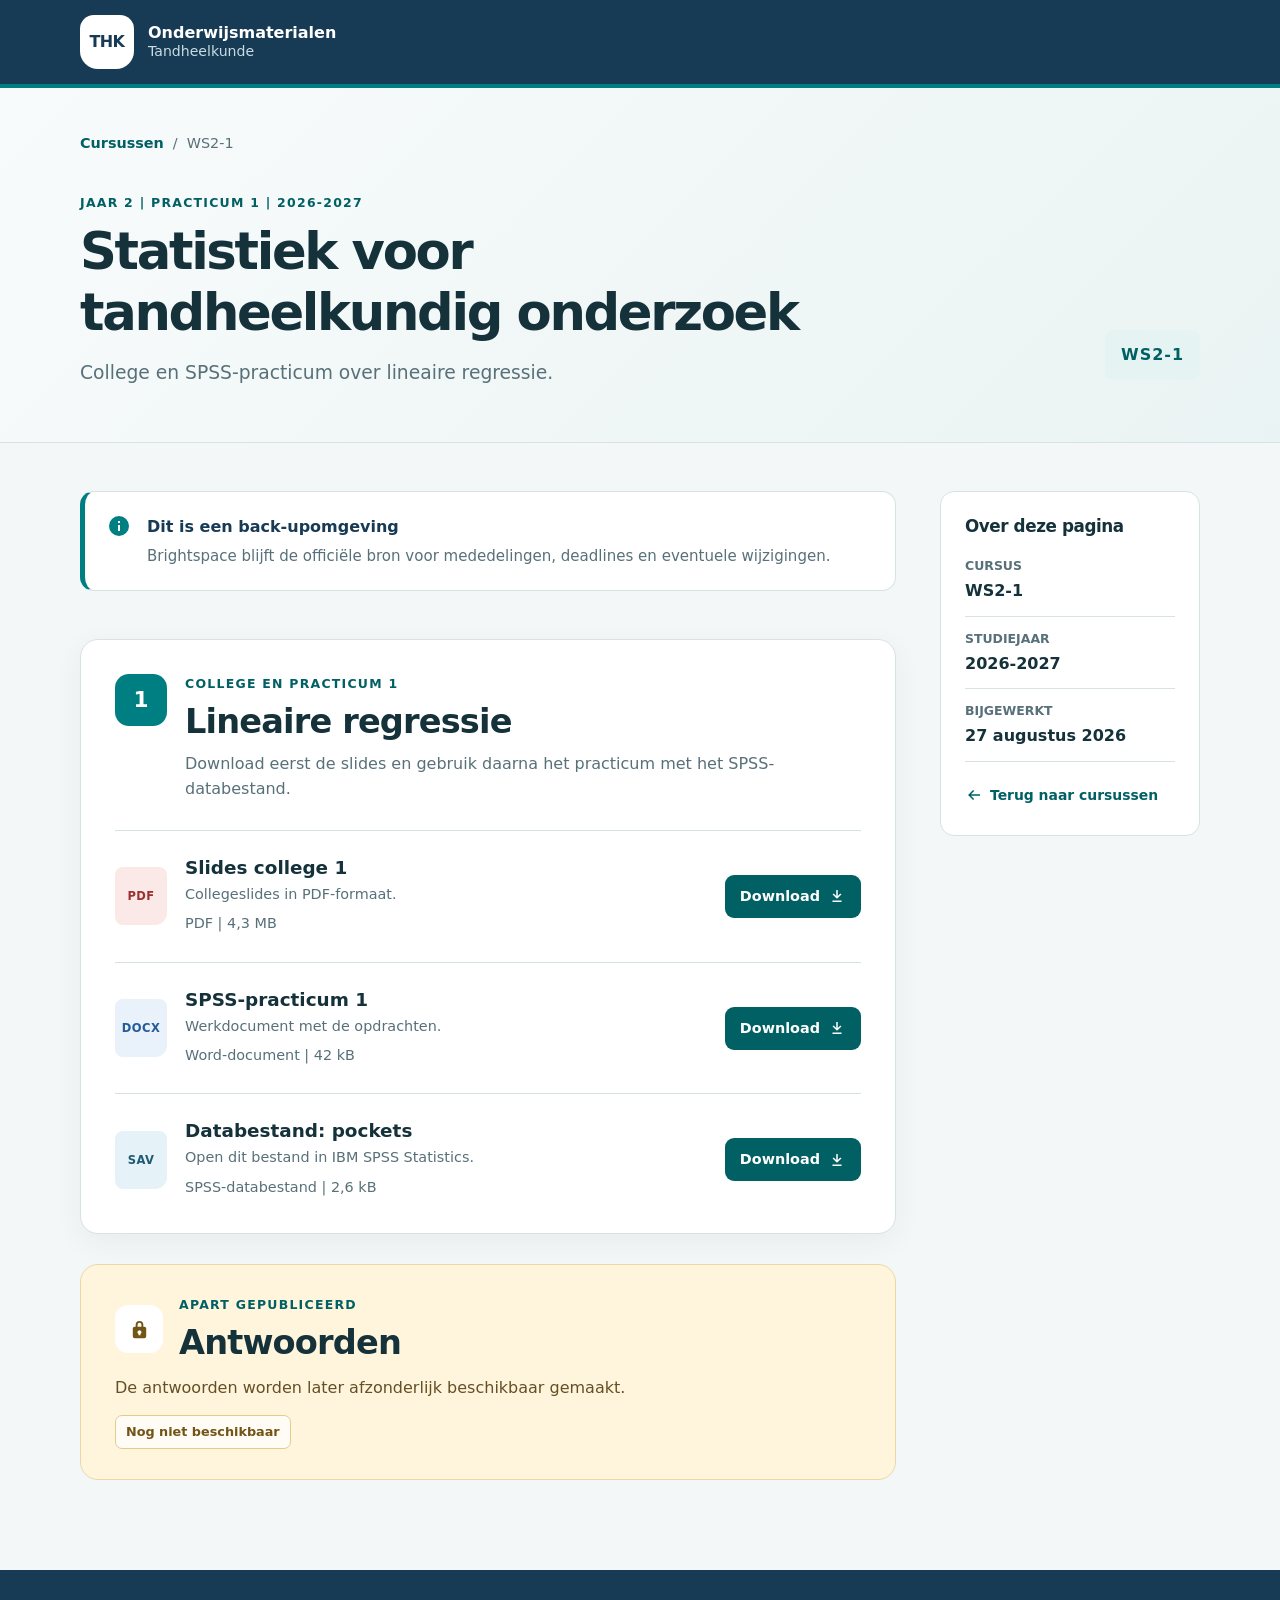
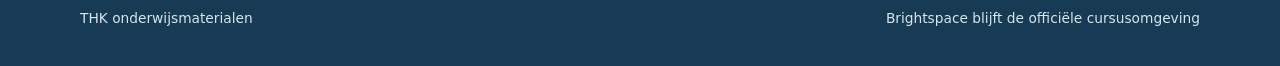
==== courses/ws2-1/index.html @ 72709900 "Create THK course materials site" ====
<!doctype html>
<html lang="nl">
<head>
  <meta charset="utf-8">
  <meta name="viewport" content="width=device-width, initial-scale=1">
  <meta name="description" content="College- en practicummaterialen voor Tandheelkunde WS2-1.">
  <title>WS2-1 | THK onderwijsmaterialen</title>
  <link rel="stylesheet" href="../../assets/site.css">
</head>
<body>
  <a class="skip-link" href="#inhoud">Ga naar de inhoud</a>

  <header class="site-header">
    <div class="shell header-inner">
      <a class="brand" href="../../" aria-label="THK startpagina">
        <span class="brand-mark" aria-hidden="true">THK</span>
        <span class="brand-copy">
          <strong>Onderwijsmaterialen</strong>
          <span>Tandheelkunde</span>
        </span>
      </a>
    </div>
  </header>

  <main id="inhoud">
    <section class="course-hero">
      <div class="shell">
        <nav class="breadcrumbs" aria-label="Kruimelpad">
          <a href="../../">Cursussen</a>
          <span aria-hidden="true">/</span>
          <span aria-current="page">WS2-1</span>
        </nav>
        <div class="course-title-row">
          <div>
            <p class="eyebrow">Jaar 2 | Practicum 1 | 2026-2027</p>
            <h1>Statistiek voor tandheelkundig onderzoek</h1>
            <p class="hero-text">College en SPSS-practicum over lineaire regressie.</p>
          </div>
          <span class="course-code course-code-large">WS2-1</span>
        </div>
      </div>
    </section>

    <div class="shell course-layout">
      <div class="content-column">
        <aside class="notice compact-notice" aria-label="Belangrijke informatie">
          <svg class="notice-icon" viewBox="0 0 24 24" aria-hidden="true">
            <path d="M12 2a10 10 0 1 0 0 20 10 10 0 0 0 0-20Zm1 15h-2v-6h2v6Zm0-8h-2V7h2v2Z"/>
          </svg>
          <div>
            <strong>Dit is een back-upomgeving</strong>
            <p>Brightspace blijft de officiële bron voor mededelingen, deadlines en eventuele wijzigingen.</p>
          </div>
        </aside>

        <section class="session" aria-labelledby="college-1-heading">
          <div class="session-heading">
            <div class="session-number" aria-hidden="true">1</div>
            <div>
              <p class="eyebrow">College en practicum 1</p>
              <h2 id="college-1-heading">Lineaire regressie</h2>
              <p>Download eerst de slides en gebruik daarna het practicum met het SPSS-databestand.</p>
            </div>
          </div>

          <div class="resource-list">
            <article class="resource-card">
              <div class="file-icon file-pdf" aria-hidden="true">PDF</div>
              <div class="resource-copy">
                <h3>Slides college 1</h3>
                <p>Collegeslides in PDF-formaat.</p>
                <span>PDF | 4,3 MB</span>
              </div>
              <a class="download-button" href="files/college-1-slides.pdf" download>
                Download
                <svg viewBox="0 0 24 24" aria-hidden="true"><path d="M11 4h2v8l3.5-3.5 1.4 1.4-5.9 5.9-5.9-5.9 1.4-1.4L11 12V4Zm-5 14h12v2H6v-2Z"/></svg>
              </a>
            </article>

            <article class="resource-card">
              <div class="file-icon file-docx" aria-hidden="true">DOCX</div>
              <div class="resource-copy">
                <h3>SPSS-practicum 1</h3>
                <p>Werkdocument met de opdrachten.</p>
                <span>Word-document | 42 kB</span>
              </div>
              <a class="download-button" href="files/practicum-1.docx" download>
                Download
                <svg viewBox="0 0 24 24" aria-hidden="true"><path d="M11 4h2v8l3.5-3.5 1.4 1.4-5.9 5.9-5.9-5.9 1.4-1.4L11 12V4Zm-5 14h12v2H6v-2Z"/></svg>
              </a>
            </article>

            <article class="resource-card">
              <div class="file-icon file-data" aria-hidden="true">SAV</div>
              <div class="resource-copy">
                <h3>Databestand: pockets</h3>
                <p>Open dit bestand in IBM SPSS Statistics.</p>
                <span>SPSS-databestand | 2,6 kB</span>
              </div>
              <a class="download-button" href="files/pockets.sav" download>
                Download
                <svg viewBox="0 0 24 24" aria-hidden="true"><path d="M11 4h2v8l3.5-3.5 1.4 1.4-5.9 5.9-5.9-5.9 1.4-1.4L11 12V4Zm-5 14h12v2H6v-2Z"/></svg>
              </a>
            </article>
          </div>
        </section>

        <section class="answers-section" aria-labelledby="answers-heading">
          <div class="answers-heading-row">
            <div class="lock-icon" aria-hidden="true">
              <svg viewBox="0 0 24 24"><path d="M17 9h-1V7a4 4 0 0 0-8 0v2H7a2 2 0 0 0-2 2v8a2 2 0 0 0 2 2h10a2 2 0 0 0 2-2v-8a2 2 0 0 0-2-2Zm-7-2a2 2 0 0 1 4 0v2h-4V7Zm3 9.7V18h-2v-1.3a2 2 0 1 1 2 0Z"/></svg>
            </div>
            <div>
              <p class="eyebrow">Apart gepubliceerd</p>
              <h2 id="answers-heading">Antwoorden</h2>
            </div>
          </div>
          <p>De antwoorden worden later afzonderlijk beschikbaar gemaakt.</p>
          <span class="unavailable-badge">Nog niet beschikbaar</span>
        </section>
      </div>

      <aside class="sidebar" aria-label="Cursusinformatie">
        <h2>Over deze pagina</h2>
        <dl>
          <div>
            <dt>Cursus</dt>
            <dd>WS2-1</dd>
          </div>
          <div>
            <dt>Studiejaar</dt>
            <dd>2026-2027</dd>
          </div>
          <div>
            <dt>Bijgewerkt</dt>
            <dd>27 augustus 2026</dd>
          </div>
        </dl>
        <a class="back-link" href="../../">
          <svg viewBox="0 0 24 24" aria-hidden="true"><path d="m10.8 5.3 1.4 1.4L7.9 11H20v2H7.9l4.3 4.3-1.4 1.4L4.1 12l6.7-6.7Z"/></svg>
          Terug naar cursussen
        </a>
      </aside>
    </div>
  </main>

  <footer class="site-footer">
    <div class="shell footer-inner">
      <p>THK onderwijsmaterialen</p>
      <p>Brightspace blijft de officiële cursusomgeving</p>
    </div>
  </footer>
</body>
</html>
---- assets/site.css ----
:root {
  --ink: #15313a;
  --muted: #587079;
  --paper: #ffffff;
  --canvas: #f4f7f7;
  --line: #d7e2e3;
  --teal: #007f82;
  --teal-dark: #006064;
  --teal-soft: #e5f4f3;
  --navy: #173b55;
  --amber-soft: #fff5dc;
  --amber-ink: #725416;
  --shadow: 0 14px 36px rgba(21, 49, 58, 0.09);
  --radius: 18px;
}

* {
  box-sizing: border-box;
}

html {
  scroll-behavior: smooth;
}

body {
  margin: 0;
  color: var(--ink);
  background: var(--canvas);
  font-family: Inter, ui-sans-serif, system-ui, -apple-system, BlinkMacSystemFont, "Segoe UI", sans-serif;
  font-size: 16px;
  line-height: 1.6;
}

a {
  color: var(--teal-dark);
}

a:focus-visible {
  outline: 3px solid #f0b429;
  outline-offset: 4px;
}

svg {
  display: block;
  fill: currentColor;
}

.shell {
  width: min(1120px, calc(100% - 40px));
  margin-inline: auto;
}

.skip-link {
  position: fixed;
  z-index: 100;
  top: 12px;
  left: 12px;
  padding: 10px 16px;
  color: white;
  background: var(--navy);
  border-radius: 8px;
  transform: translateY(-150%);
}

.skip-link:focus {
  transform: translateY(0);
}

.site-header {
  color: white;
  background: var(--navy);
  border-bottom: 4px solid var(--teal);
}

.header-inner {
  min-height: 84px;
  display: flex;
  align-items: center;
}

.brand {
  display: inline-flex;
  align-items: center;
  gap: 14px;
  color: white;
  text-decoration: none;
}

.brand-mark {
  display: grid;
  place-items: center;
  width: 54px;
  height: 54px;
  color: var(--navy);
  background: white;
  border-radius: 14px 14px 18px 18px;
  font-weight: 850;
  letter-spacing: -0.04em;
}

.brand-copy {
  display: grid;
  line-height: 1.25;
}

.brand-copy strong {
  font-size: 1rem;
}

.brand-copy span {
  color: #c9dce4;
  font-size: 0.88rem;
}

.hero {
  padding: 76px 0 70px;
  background:
    radial-gradient(circle at 84% 22%, rgba(0, 127, 130, 0.18), transparent 30%),
    linear-gradient(135deg, #f7fbfb 0%, #edf5f5 100%);
  border-bottom: 1px solid var(--line);
}

.hero-grid {
  display: grid;
  grid-template-columns: minmax(0, 1.35fr) minmax(300px, 0.65fr);
  gap: 64px;
  align-items: center;
}

.eyebrow {
  margin: 0 0 8px;
  color: var(--teal-dark);
  font-size: 0.78rem;
  font-weight: 800;
  letter-spacing: 0.1em;
  text-transform: uppercase;
}

h1,
h2,
h3,
p {
  margin-top: 0;
}

h1,
h2,
h3 {
  line-height: 1.2;
}

h1 {
  max-width: 760px;
  margin-bottom: 20px;
  font-size: clamp(2.25rem, 5vw, 4.25rem);
  letter-spacing: -0.045em;
}

h2 {
  margin-bottom: 12px;
  font-size: clamp(1.55rem, 3vw, 2.1rem);
  letter-spacing: -0.025em;
}

h3 {
  margin-bottom: 10px;
  font-size: 1.15rem;
}

.hero-text {
  max-width: 720px;
  margin-bottom: 0;
  color: var(--muted);
  font-size: 1.17rem;
}

.notice {
  display: flex;
  gap: 16px;
  padding: 22px;
  color: var(--navy);
  background: var(--paper);
  border: 1px solid var(--line);
  border-left: 5px solid var(--teal);
  border-radius: 14px;
  box-shadow: var(--shadow);
}

.notice-icon {
  flex: 0 0 auto;
  width: 24px;
  height: 24px;
  color: var(--teal);
}

.notice p {
  margin: 5px 0 0;
  color: var(--muted);
  font-size: 0.94rem;
}

.course-section {
  padding: 64px 0 92px;
}

.section-heading {
  display: flex;
  justify-content: space-between;
  gap: 28px;
  align-items: end;
  margin-bottom: 30px;
}

.section-heading h2,
.section-heading p {
  margin-bottom: 0;
}

.section-heading > p {
  color: var(--muted);
}

.course-grid {
  display: grid;
  grid-template-columns: repeat(2, minmax(0, 1fr));
  gap: 24px;
}

.course-card {
  position: relative;
  display: block;
  min-height: 270px;
  padding: 30px;
  color: var(--ink);
  background: var(--paper);
  border: 1px solid var(--line);
  border-radius: var(--radius);
  box-shadow: 0 8px 26px rgba(21, 49, 58, 0.06);
  text-decoration: none;
  transition: transform 160ms ease, box-shadow 160ms ease, border-color 160ms ease;
}

.course-card:hover {
  transform: translateY(-3px);
  border-color: #9ec7c7;
  box-shadow: var(--shadow);
}

.course-card-top {
  display: flex;
  justify-content: space-between;
  align-items: center;
  gap: 16px;
  margin-bottom: 36px;
}

.course-code {
  display: inline-flex;
  padding: 7px 11px;
  color: var(--teal-dark);
  background: var(--teal-soft);
  border-radius: 8px;
  font-size: 0.84rem;
  font-weight: 850;
  letter-spacing: 0.06em;
}

.status-badge {
  color: #316446;
  font-size: 0.8rem;
  font-weight: 750;
}

.status-badge::before {
  content: "";
  display: inline-block;
  width: 8px;
  height: 8px;
  margin-right: 7px;
  background: #42a667;
  border-radius: 50%;
}

.course-card > p {
  max-width: 520px;
  margin-bottom: 28px;
  color: var(--muted);
}

.card-link {
  display: inline-flex;
  gap: 8px;
  align-items: center;
  color: var(--teal-dark);
  font-weight: 750;
}

.card-link svg {
  width: 19px;
  height: 19px;
  transition: transform 160ms ease;
}

.course-card:hover .card-link svg {
  transform: translateX(4px);
}

.course-hero {
  padding: 44px 0 54px;
  background: linear-gradient(135deg, #f8fbfb, #eaf3f3);
  border-bottom: 1px solid var(--line);
}

.breadcrumbs {
  display: flex;
  gap: 9px;
  margin-bottom: 38px;
  color: var(--muted);
  font-size: 0.9rem;
}

.breadcrumbs a {
  color: var(--teal-dark);
  font-weight: 700;
  text-decoration: none;
}

.course-title-row {
  display: flex;
  justify-content: space-between;
  gap: 48px;
  align-items: end;
}

.course-title-row h1 {
  margin-bottom: 14px;
  font-size: clamp(2rem, 4vw, 3.35rem);
}

.course-code-large {
  margin-bottom: 8px;
  padding: 12px 16px;
  font-size: 1rem;
}

.course-layout {
  display: grid;
  grid-template-columns: minmax(0, 1fr) 260px;
  gap: 44px;
  align-items: start;
  padding-top: 48px;
  padding-bottom: 90px;
}

.compact-notice {
  margin-bottom: 48px;
  box-shadow: none;
}

.session {
  padding: 34px;
  background: var(--paper);
  border: 1px solid var(--line);
  border-radius: var(--radius);
  box-shadow: 0 8px 28px rgba(21, 49, 58, 0.055);
}

.session-heading {
  display: grid;
  grid-template-columns: 52px minmax(0, 1fr);
  gap: 18px;
  padding-bottom: 28px;
  border-bottom: 1px solid var(--line);
}

.session-number {
  display: grid;
  place-items: center;
  align-self: start;
  width: 52px;
  height: 52px;
  color: white;
  background: var(--teal);
  border-radius: 14px;
  font-size: 1.35rem;
  font-weight: 850;
}

.session-heading h2 {
  margin-bottom: 8px;
}

.session-heading p:last-child {
  margin-bottom: 0;
  color: var(--muted);
}

.resource-list {
  display: grid;
}

.resource-card {
  display: grid;
  grid-template-columns: 52px minmax(0, 1fr) auto;
  gap: 18px;
  align-items: center;
  padding: 26px 0;
  border-bottom: 1px solid var(--line);
}

.resource-card:last-child {
  padding-bottom: 0;
  border-bottom: 0;
}

.file-icon {
  display: grid;
  place-items: center;
  width: 52px;
  height: 58px;
  border-radius: 8px 8px 12px 8px;
  font-size: 0.72rem;
  font-weight: 850;
  letter-spacing: 0.04em;
}

.file-pdf {
  color: #9b3030;
  background: #fbe9e7;
}

.file-docx {
  color: #245b99;
  background: #e9f1fb;
}

.file-data {
  color: #205b76;
  background: #e5f2f8;
}

.resource-copy h3,
.resource-copy p {
  margin-bottom: 4px;
}

.resource-copy p,
.resource-copy span {
  color: var(--muted);
  font-size: 0.9rem;
}

.download-button {
  display: inline-flex;
  gap: 8px;
  align-items: center;
  justify-content: center;
  min-width: 132px;
  padding: 10px 15px;
  color: white;
  background: var(--teal-dark);
  border-radius: 9px;
  font-size: 0.9rem;
  font-weight: 750;
  text-decoration: none;
  transition: background 160ms ease, transform 160ms ease;
}

.download-button:hover {
  background: var(--teal);
  transform: translateY(-1px);
}

.download-button svg {
  width: 18px;
  height: 18px;
}

.answers-section {
  margin-top: 30px;
  padding: 30px 34px;
  background: var(--amber-soft);
  border: 1px solid #ebd8a6;
  border-radius: var(--radius);
}

.answers-heading-row {
  display: flex;
  gap: 16px;
  align-items: center;
  margin-bottom: 12px;
}

.answers-heading-row h2 {
  margin-bottom: 0;
}

.lock-icon {
  display: grid;
  place-items: center;
  width: 48px;
  height: 48px;
  color: var(--amber-ink);
  background: white;
  border-radius: 13px;
}

.lock-icon svg {
  width: 23px;
  height: 23px;
}

.answers-section > p {
  margin-bottom: 14px;
  color: #654f25;
}

.unavailable-badge {
  display: inline-flex;
  padding: 6px 10px;
  color: var(--amber-ink);
  background: rgba(255, 255, 255, 0.75);
  border: 1px solid #e2cb8d;
  border-radius: 7px;
  font-size: 0.8rem;
  font-weight: 800;
}

.sidebar {
  position: sticky;
  top: 24px;
  padding: 24px;
  background: var(--paper);
  border: 1px solid var(--line);
  border-radius: 14px;
}

.sidebar h2 {
  margin-bottom: 20px;
  font-size: 1.05rem;
}

.sidebar dl {
  margin: 0 0 22px;
}

.sidebar dl div {
  padding: 12px 0;
  border-bottom: 1px solid var(--line);
}

.sidebar dl div:first-child {
  padding-top: 0;
}

.sidebar dt {
  color: var(--muted);
  font-size: 0.78rem;
  font-weight: 700;
  text-transform: uppercase;
}

.sidebar dd {
  margin: 2px 0 0;
  font-weight: 700;
}

.back-link {
  display: inline-flex;
  gap: 7px;
  align-items: center;
  font-size: 0.87rem;
  font-weight: 750;
  text-decoration: none;
}

.back-link svg {
  width: 18px;
  height: 18px;
}

.site-footer {
  color: #d8e5e9;
  background: var(--navy);
}

.footer-inner {
  min-height: 96px;
  display: flex;
  justify-content: space-between;
  gap: 24px;
  align-items: center;
  font-size: 0.86rem;
}

.footer-inner p {
  margin-bottom: 0;
}

@media (max-width: 820px) {
  .hero-grid,
  .course-layout {
    grid-template-columns: 1fr;
  }

  .hero-grid {
    gap: 34px;
  }

  .course-grid {
    grid-template-columns: 1fr;
  }

  .sidebar {
    position: static;
  }
}

@media (max-width: 620px) {
  .shell {
    width: min(100% - 28px, 1120px);
  }

  .hero {
    padding: 54px 0;
  }

  .section-heading,
  .course-title-row,
  .footer-inner {
    align-items: flex-start;
    flex-direction: column;
  }

  .course-code-large {
    order: -1;
  }

  .session {
    padding: 24px 20px;
  }

  .session-heading {
    grid-template-columns: 44px minmax(0, 1fr);
  }

  .session-number {
    width: 44px;
    height: 44px;
  }

  .resource-card {
    grid-template-columns: 48px minmax(0, 1fr);
  }

  .file-icon {
    width: 48px;
    height: 54px;
  }

  .download-button {
    grid-column: 1 / -1;
    width: 100%;
  }

  .answers-section {
    padding: 25px 20px;
  }

  .footer-inner {
    min-height: 120px;
    justify-content: center;
  }
}

@media (prefers-reduced-motion: reduce) {
  *,
  *::before,
  *::after {
    scroll-behavior: auto !important;
    transition: none !important;
  }
}
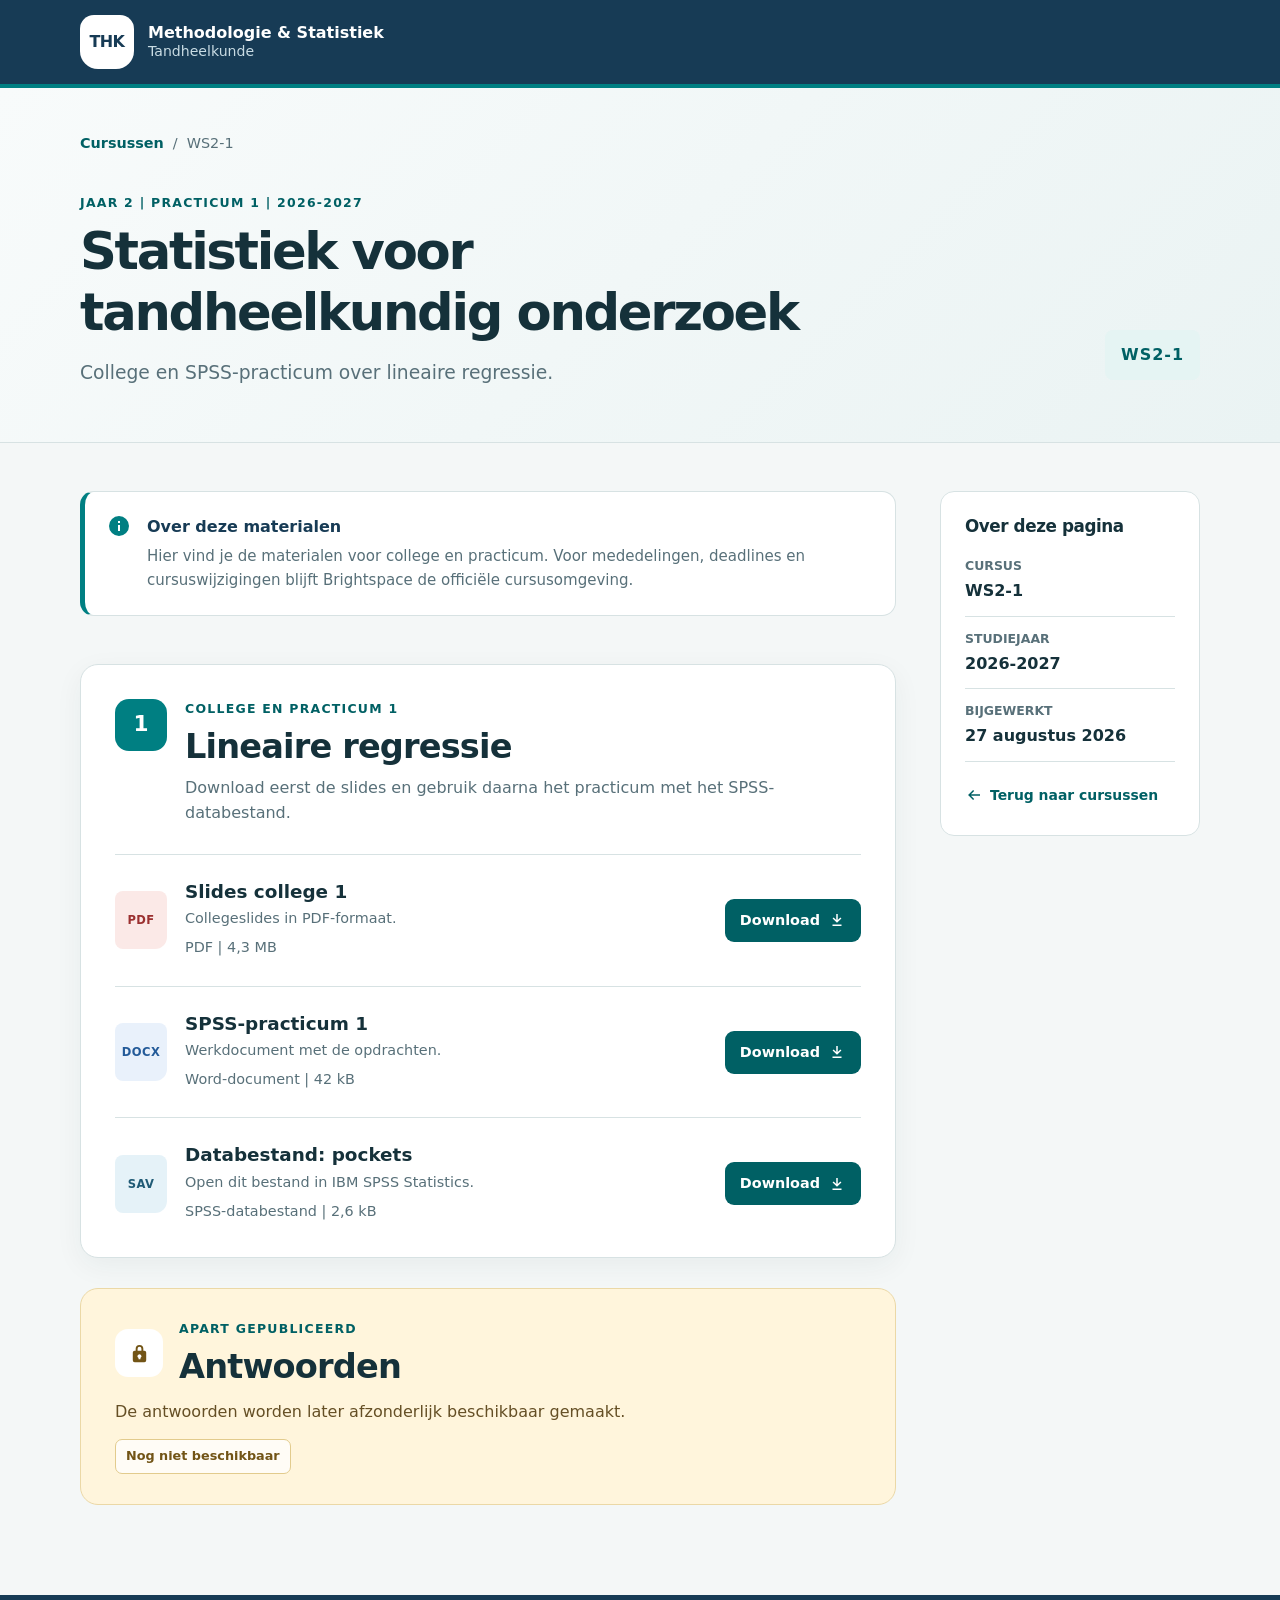
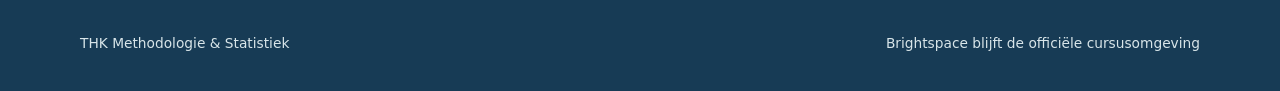
==== commit 4609abea: "Reframe site as methodology and statistics hub" ====
--- a/courses/ws2-1/index.html
+++ b/courses/ws2-1/index.html
@@ -4,7 +4,7 @@
   <meta charset="utf-8">
   <meta name="viewport" content="width=device-width, initial-scale=1">
   <meta name="description" content="College- en practicummaterialen voor Tandheelkunde WS2-1.">
-  <title>WS2-1 | THK onderwijsmaterialen</title>
+  <title>WS2-1 | THK Methodologie &amp; Statistiek</title>
   <link rel="stylesheet" href="../../assets/site.css">
 </head>
 <body>
@@ -12,10 +12,10 @@
 
   <header class="site-header">
     <div class="shell header-inner">
-      <a class="brand" href="../../" aria-label="THK startpagina">
+      <a class="brand" href="../../index.html" aria-label="THK startpagina">
         <span class="brand-mark" aria-hidden="true">THK</span>
         <span class="brand-copy">
-          <strong>Onderwijsmaterialen</strong>
+          <strong>Methodologie &amp; Statistiek</strong>
           <span>Tandheelkunde</span>
         </span>
       </a>
@@ -26,7 +26,7 @@
     <section class="course-hero">
       <div class="shell">
         <nav class="breadcrumbs" aria-label="Kruimelpad">
-          <a href="../../">Cursussen</a>
+          <a href="../../index.html">Cursussen</a>
           <span aria-hidden="true">/</span>
           <span aria-current="page">WS2-1</span>
         </nav>
@@ -48,8 +48,8 @@
             <path d="M12 2a10 10 0 1 0 0 20 10 10 0 0 0 0-20Zm1 15h-2v-6h2v6Zm0-8h-2V7h2v2Z"/>
           </svg>
           <div>
-            <strong>Dit is een back-upomgeving</strong>
-            <p>Brightspace blijft de officiële bron voor mededelingen, deadlines en eventuele wijzigingen.</p>
+            <strong>Over deze materialen</strong>
+            <p>Hier vind je de materialen voor college en practicum. Voor mededelingen, deadlines en cursuswijzigingen blijft Brightspace de officiële cursusomgeving.</p>
           </div>
         </aside>
 
@@ -136,7 +136,7 @@
             <dd>27 augustus 2026</dd>
           </div>
         </dl>
-        <a class="back-link" href="../../">
+        <a class="back-link" href="../../index.html">
           <svg viewBox="0 0 24 24" aria-hidden="true"><path d="m10.8 5.3 1.4 1.4L7.9 11H20v2H7.9l4.3 4.3-1.4 1.4L4.1 12l6.7-6.7Z"/></svg>
           Terug naar cursussen
         </a>
@@ -146,7 +146,7 @@
 
   <footer class="site-footer">
     <div class="shell footer-inner">
-      <p>THK onderwijsmaterialen</p>
+      <p>THK Methodologie &amp; Statistiek</p>
       <p>Brightspace blijft de officiële cursusomgeving</p>
     </div>
   </footer>
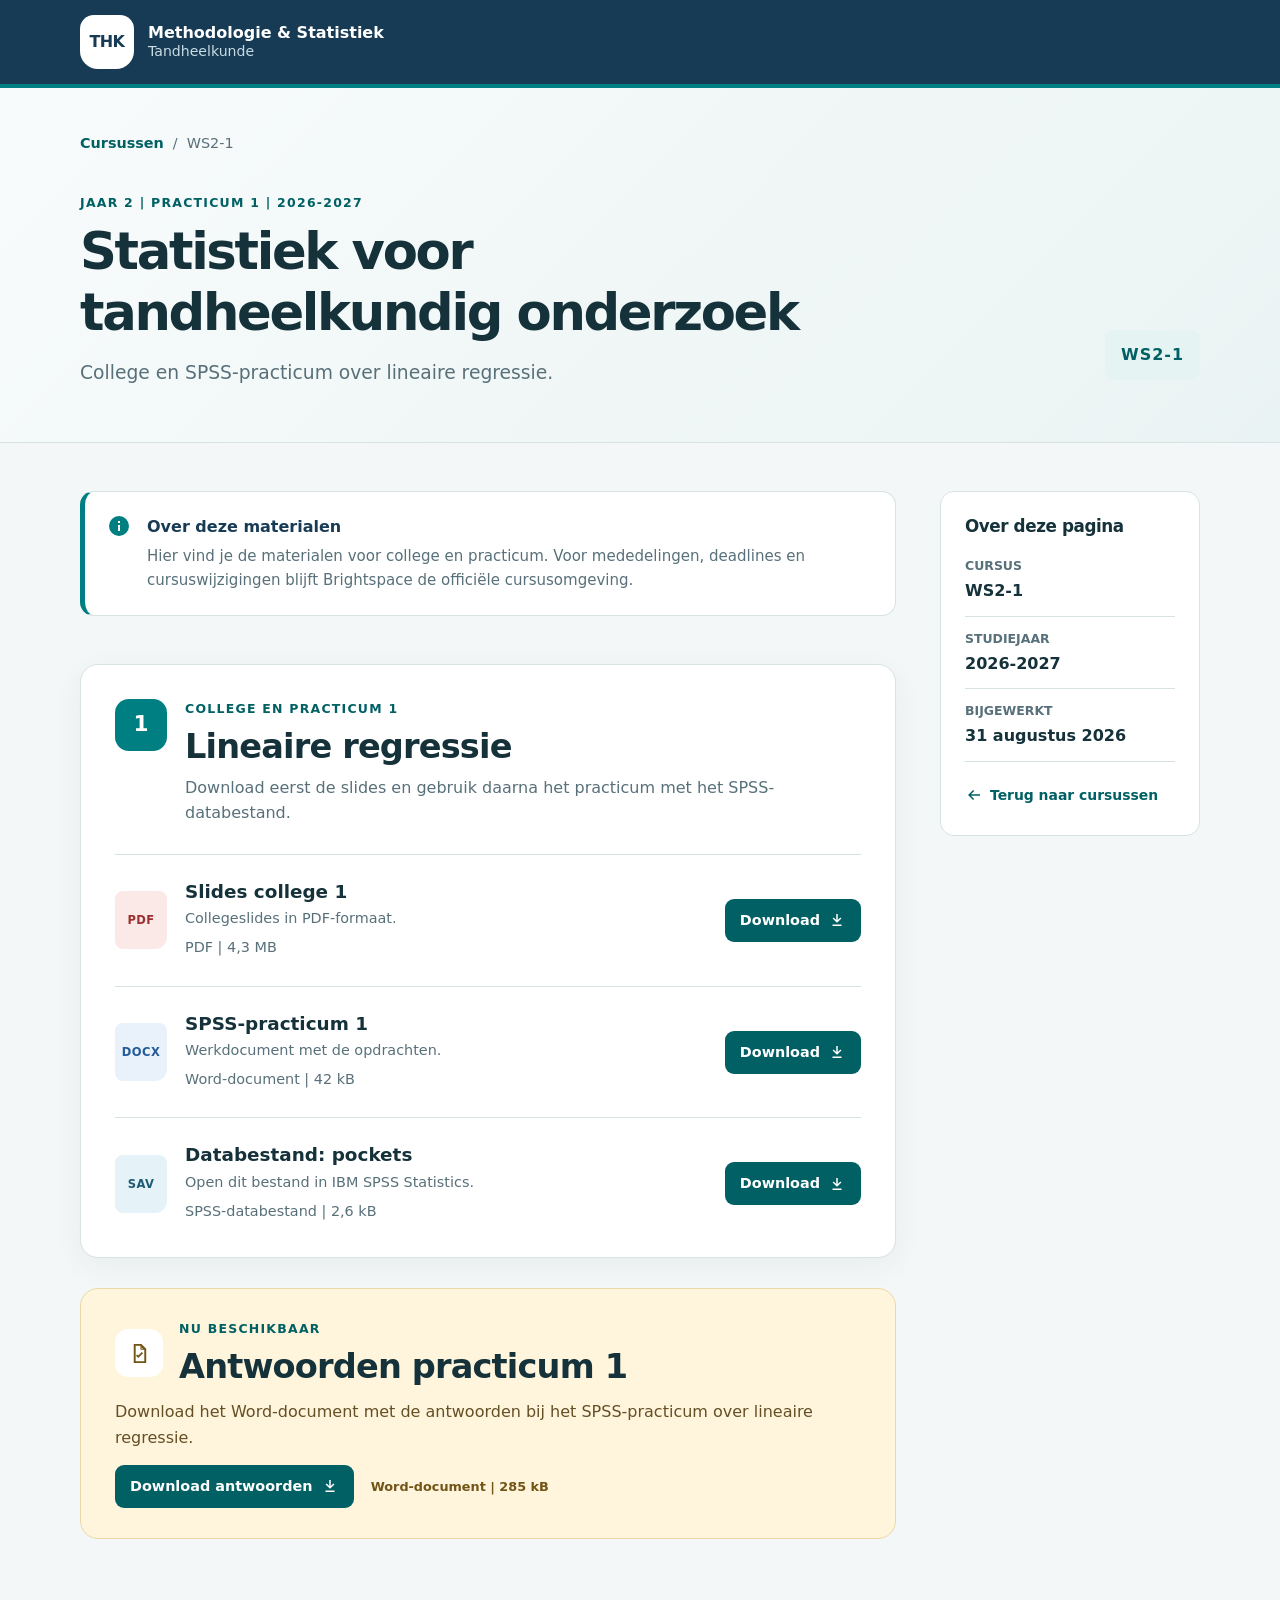
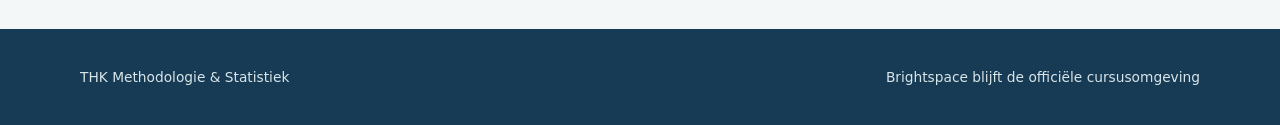
==== commit e4c19fb2: "Added answers WS2-1 practical 1" ====
--- a/courses/ws2-1/index.html
+++ b/courses/ws2-1/index.html
@@ -107,16 +107,20 @@
 
         <section class="answers-section" aria-labelledby="answers-heading">
           <div class="answers-heading-row">
-            <div class="lock-icon" aria-hidden="true">
-              <svg viewBox="0 0 24 24"><path d="M17 9h-1V7a4 4 0 0 0-8 0v2H7a2 2 0 0 0-2 2v8a2 2 0 0 0 2 2h10a2 2 0 0 0 2-2v-8a2 2 0 0 0-2-2Zm-7-2a2 2 0 0 1 4 0v2h-4V7Zm3 9.7V18h-2v-1.3a2 2 0 1 1 2 0Z"/></svg>
+            <div class="answer-icon" aria-hidden="true">
+              <svg viewBox="0 0 24 24"><path d="M6 2h8l5 5v15H6V2Zm7 2H8v16h9V8h-4V4Zm1 1.4V7h1.6L14 5.4ZM10.7 16.8l-2.4-2.4 1.4-1.4 1 1 3.6-3.6 1.4 1.4-5 5Z"/></svg>
             </div>
             <div>
-              <p class="eyebrow">Apart gepubliceerd</p>
-              <h2 id="answers-heading">Antwoorden</h2>
+              <p class="eyebrow">Nu beschikbaar</p>
+              <h2 id="answers-heading">Antwoorden practicum 1</h2>
             </div>
           </div>
-          <p>De antwoorden worden later afzonderlijk beschikbaar gemaakt.</p>
-          <span class="unavailable-badge">Nog niet beschikbaar</span>
+          <p>Download het Word-document met de antwoorden bij het SPSS-practicum over lineaire regressie.</p>
+          <a class="download-button" href="files/practicum-1%20answers.docx" download>
+            Download antwoorden
+            <svg viewBox="0 0 24 24" aria-hidden="true"><path d="M11 4h2v8l3.5-3.5 1.4 1.4-5.9 5.9-5.9-5.9 1.4-1.4L11 12V4Zm-5 14h12v2H6v-2Z"/></svg>
+          </a>
+          <span class="answer-file-meta">Word-document | 285 kB</span>
         </section>
       </div>
 
@@ -133,7 +137,7 @@
           </div>
           <div>
             <dt>Bijgewerkt</dt>
-            <dd>27 augustus 2026</dd>
+            <dd>31 augustus 2026</dd>
           </div>
         </dl>
         <a class="back-link" href="../../index.html">
--- a/assets/site.css
+++ b/assets/site.css
@@ -495,7 +495,7 @@
   margin-bottom: 0;
 }
 
-.lock-icon {
+.answer-icon {
   display: grid;
   place-items: center;
   width: 48px;
@@ -505,7 +505,7 @@
   border-radius: 13px;
 }
 
-.lock-icon svg {
+.answer-icon svg {
   width: 23px;
   height: 23px;
 }
@@ -515,15 +515,11 @@
   color: #654f25;
 }
 
-.unavailable-badge {
-  display: inline-flex;
-  padding: 6px 10px;
+.answer-file-meta {
+  margin-left: 12px;
   color: var(--amber-ink);
-  background: rgba(255, 255, 255, 0.75);
-  border: 1px solid #e2cb8d;
-  border-radius: 7px;
   font-size: 0.8rem;
-  font-weight: 800;
+  font-weight: 700;
 }
 
 .sidebar {
@@ -667,6 +663,16 @@
     padding: 25px 20px;
   }
 
+  .answers-section .download-button {
+    width: 100%;
+  }
+
+  .answer-file-meta {
+    display: block;
+    margin: 10px 0 0;
+    text-align: center;
+  }
+
   .footer-inner {
     min-height: 120px;
     justify-content: center;
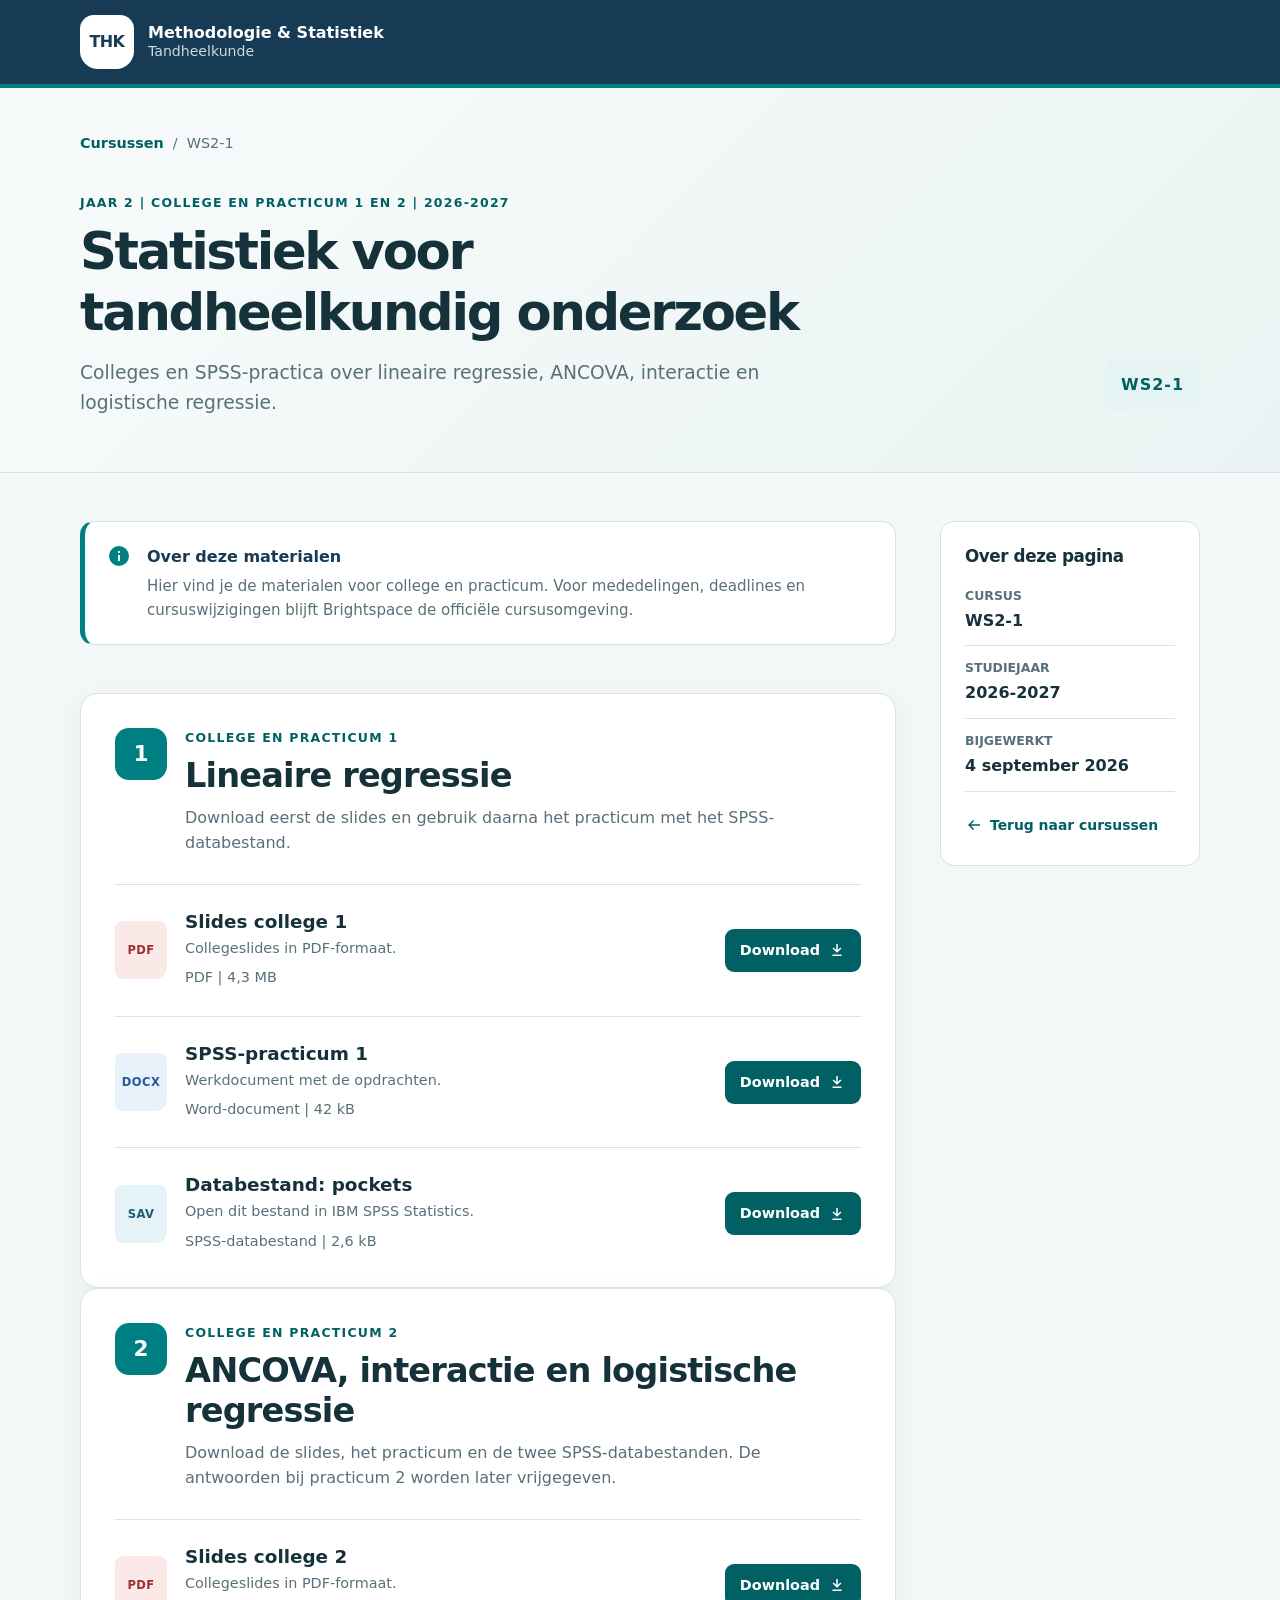
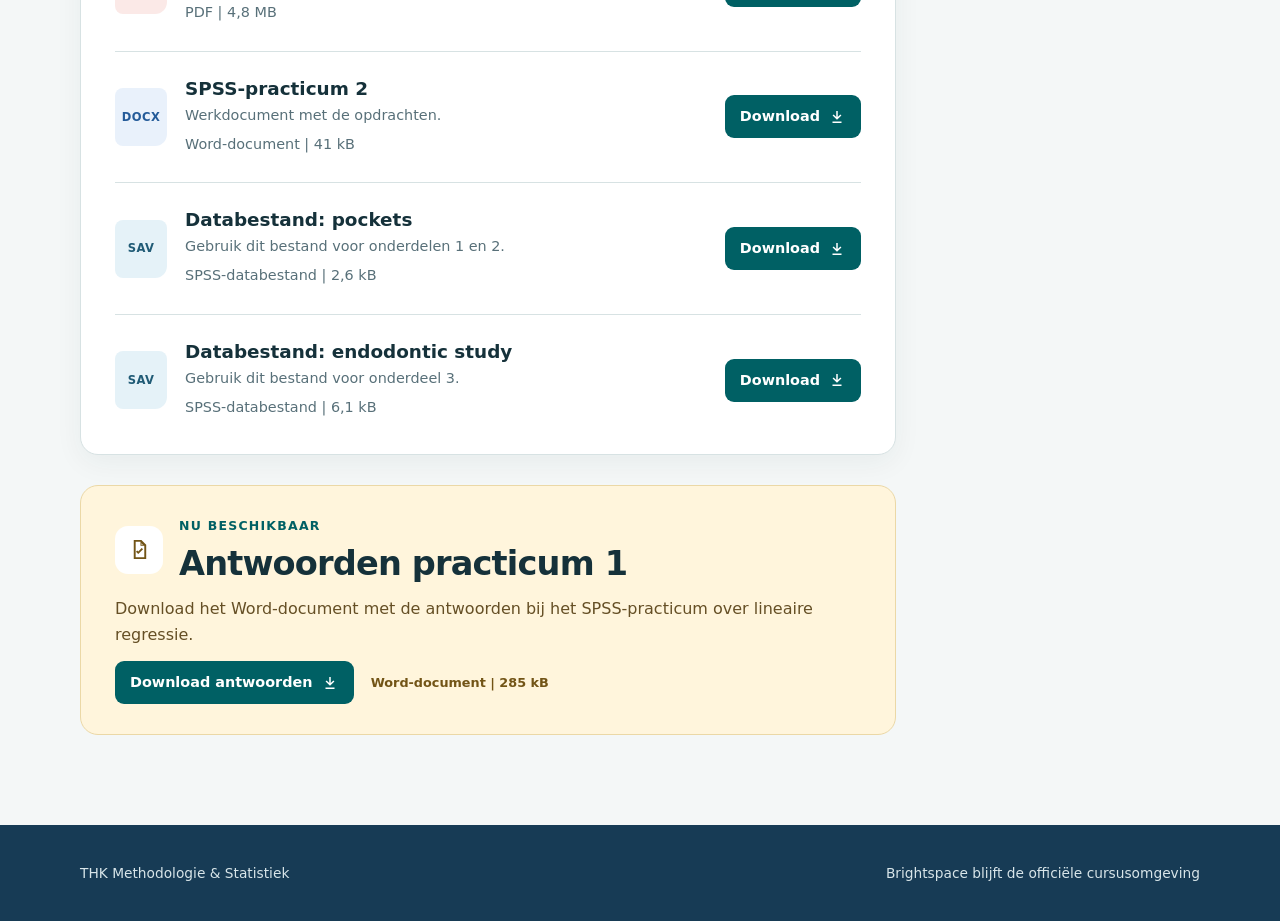
==== commit 3637e1c7: "Added material WS2-1, lecture 2" ====
--- a/courses/ws2-1/index.html
+++ b/courses/ws2-1/index.html
@@ -32,9 +32,9 @@
         </nav>
         <div class="course-title-row">
           <div>
-            <p class="eyebrow">Jaar 2 | Practicum 1 | 2026-2027</p>
+            <p class="eyebrow">Jaar 2 | College en practicum 1 en 2 | 2026-2027</p>
             <h1>Statistiek voor tandheelkundig onderzoek</h1>
-            <p class="hero-text">College en SPSS-practicum over lineaire regressie.</p>
+            <p class="hero-text">Colleges en SPSS-practica over lineaire regressie, ANCOVA, interactie en logistische regressie.</p>
           </div>
           <span class="course-code course-code-large">WS2-1</span>
         </div>
@@ -98,6 +98,71 @@
                 <span>SPSS-databestand | 2,6 kB</span>
               </div>
               <a class="download-button" href="files/pockets.sav" download>
+                Download
+                <svg viewBox="0 0 24 24" aria-hidden="true"><path d="M11 4h2v8l3.5-3.5 1.4 1.4-5.9 5.9-5.9-5.9 1.4-1.4L11 12V4Zm-5 14h12v2H6v-2Z"/></svg>
+              </a>
+            </article>
+          </div>
+        </section>
+
+        <section class="session" aria-labelledby="college-2-heading">
+          <div class="session-heading">
+            <div class="session-number" aria-hidden="true">2</div>
+            <div>
+              <p class="eyebrow">College en practicum 2</p>
+              <h2 id="college-2-heading">ANCOVA, interactie en logistische regressie</h2>
+              <p>Download de slides, het practicum en de twee SPSS-databestanden. De antwoorden bij practicum 2 worden later vrijgegeven.</p>
+            </div>
+          </div>
+
+          <div class="resource-list">
+            <article class="resource-card">
+              <div class="file-icon file-pdf" aria-hidden="true">PDF</div>
+              <div class="resource-copy">
+                <h3>Slides college 2</h3>
+                <p>Collegeslides in PDF-formaat.</p>
+                <span>PDF | 4,8 MB</span>
+              </div>
+              <a class="download-button" href="files/college-2-slides.pdf" download>
+                Download
+                <svg viewBox="0 0 24 24" aria-hidden="true"><path d="M11 4h2v8l3.5-3.5 1.4 1.4-5.9 5.9-5.9-5.9 1.4-1.4L11 12V4Zm-5 14h12v2H6v-2Z"/></svg>
+              </a>
+            </article>
+
+            <article class="resource-card">
+              <div class="file-icon file-docx" aria-hidden="true">DOCX</div>
+              <div class="resource-copy">
+                <h3>SPSS-practicum 2</h3>
+                <p>Werkdocument met de opdrachten.</p>
+                <span>Word-document | 41 kB</span>
+              </div>
+              <a class="download-button" href="files/practicum-2.docx" download>
+                Download
+                <svg viewBox="0 0 24 24" aria-hidden="true"><path d="M11 4h2v8l3.5-3.5 1.4 1.4-5.9 5.9-5.9-5.9 1.4-1.4L11 12V4Zm-5 14h12v2H6v-2Z"/></svg>
+              </a>
+            </article>
+
+            <article class="resource-card">
+              <div class="file-icon file-data" aria-hidden="true">SAV</div>
+              <div class="resource-copy">
+                <h3>Databestand: pockets</h3>
+                <p>Gebruik dit bestand voor onderdelen 1 en 2.</p>
+                <span>SPSS-databestand | 2,6 kB</span>
+              </div>
+              <a class="download-button" href="files/pockets.sav" download>
+                Download
+                <svg viewBox="0 0 24 24" aria-hidden="true"><path d="M11 4h2v8l3.5-3.5 1.4 1.4-5.9 5.9-5.9-5.9 1.4-1.4L11 12V4Zm-5 14h12v2H6v-2Z"/></svg>
+              </a>
+            </article>
+
+            <article class="resource-card">
+              <div class="file-icon file-data" aria-hidden="true">SAV</div>
+              <div class="resource-copy">
+                <h3>Databestand: endodontic study</h3>
+                <p>Gebruik dit bestand voor onderdeel 3.</p>
+                <span>SPSS-databestand | 6,1 kB</span>
+              </div>
+              <a class="download-button" href="files/endodontic_study.sav" download>
                 Download
                 <svg viewBox="0 0 24 24" aria-hidden="true"><path d="M11 4h2v8l3.5-3.5 1.4 1.4-5.9 5.9-5.9-5.9 1.4-1.4L11 12V4Zm-5 14h12v2H6v-2Z"/></svg>
               </a>
@@ -137,7 +202,7 @@
           </div>
           <div>
             <dt>Bijgewerkt</dt>
-            <dd>31 augustus 2026</dd>
+            <dd>4 september 2026</dd>
           </div>
         </dl>
         <a class="back-link" href="../../index.html">
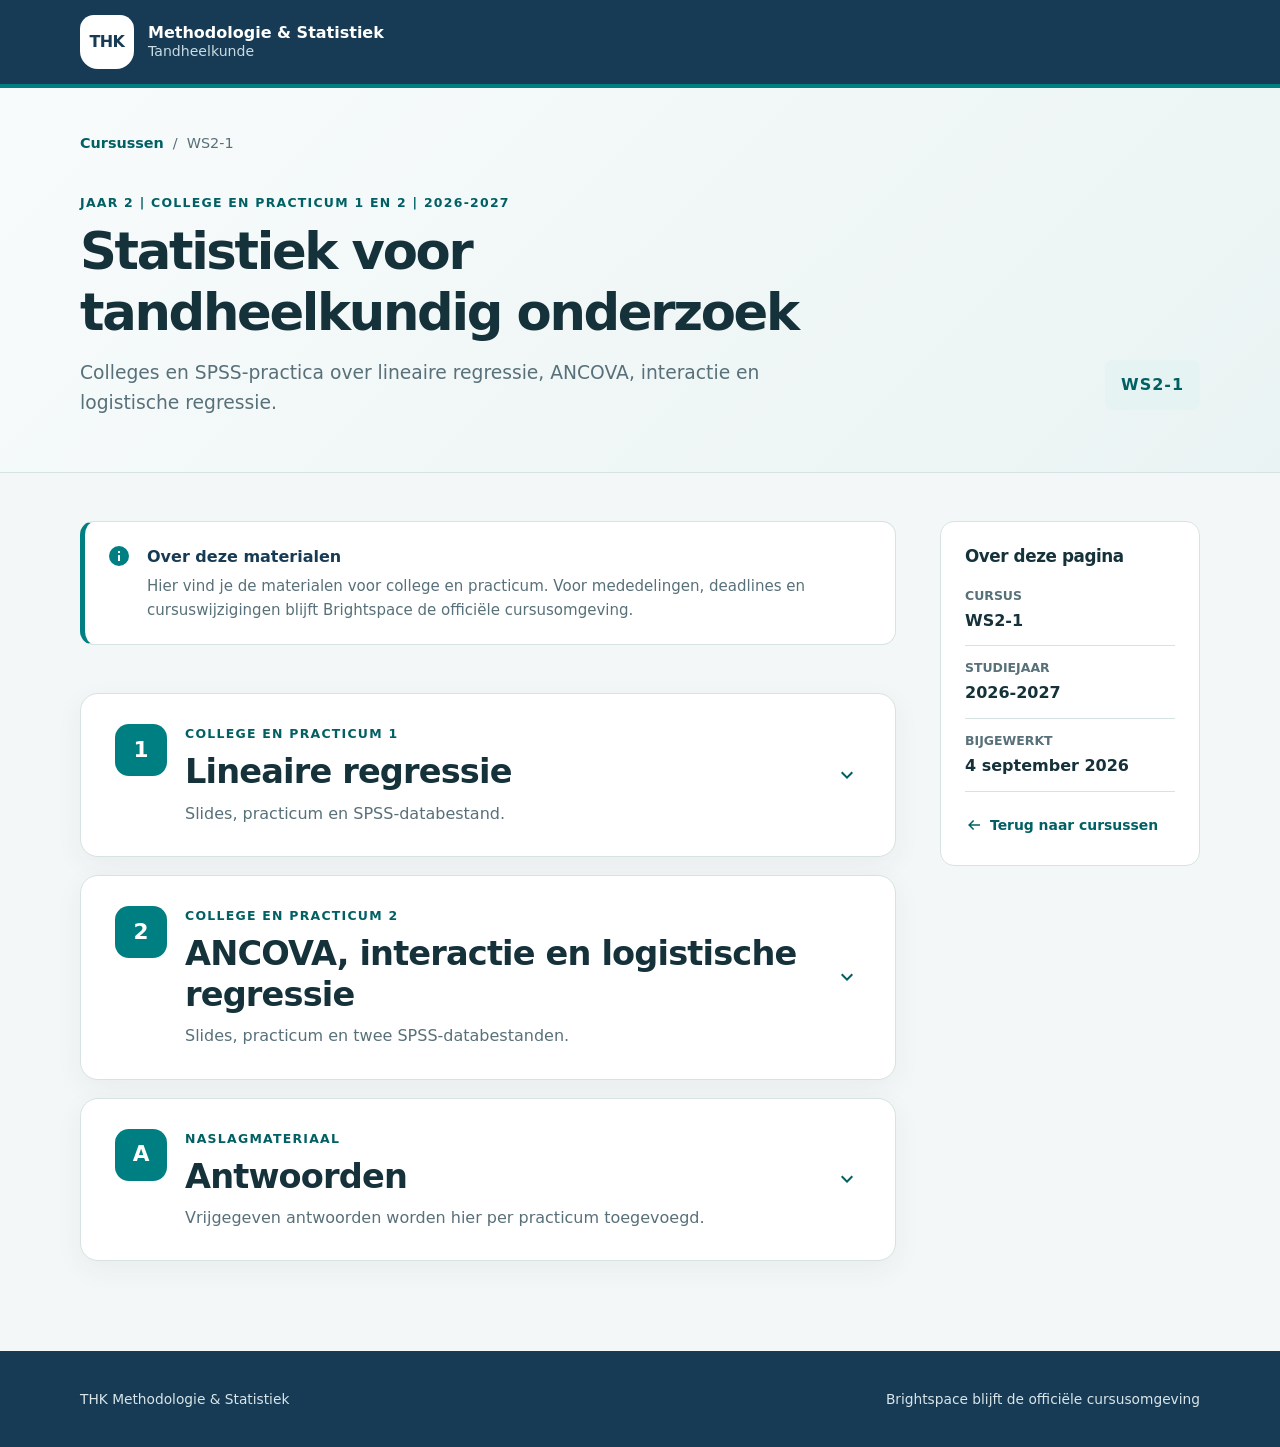
==== commit 7a932dd1: "GUI improvements" ====
--- a/courses/ws2-1/index.html
+++ b/courses/ws2-1/index.html
@@ -53,17 +53,21 @@
           </div>
         </aside>
 
-        <section class="session" aria-labelledby="college-1-heading">
-          <div class="session-heading">
-            <div class="session-number" aria-hidden="true">1</div>
-            <div>
-              <p class="eyebrow">College en practicum 1</p>
-              <h2 id="college-1-heading">Lineaire regressie</h2>
-              <p>Download eerst de slides en gebruik daarna het practicum met het SPSS-databestand.</p>
-            </div>
-          </div>
-
-          <div class="resource-list">
+        <details class="session" aria-labelledby="college-1-heading">
+          <summary class="session-heading">
+            <span class="session-number" aria-hidden="true">1</span>
+            <span class="session-heading-copy">
+              <span class="eyebrow">College en practicum 1</span>
+              <span class="session-title" id="college-1-heading" role="heading" aria-level="2">Lineaire regressie</span>
+              <span class="session-description">Slides, practicum en SPSS-databestand.</span>
+            </span>
+            <span class="session-toggle" aria-hidden="true">
+              <svg viewBox="0 0 24 24"><path d="m7.4 8.6 4.6 4.6 4.6-4.6L18 10l-6 6-6-6 1.4-1.4Z"/></svg>
+            </span>
+          </summary>
+
+          <div class="session-content">
+            <div class="resource-list">
             <article class="resource-card">
               <div class="file-icon file-pdf" aria-hidden="true">PDF</div>
               <div class="resource-copy">
@@ -102,20 +106,25 @@
                 <svg viewBox="0 0 24 24" aria-hidden="true"><path d="M11 4h2v8l3.5-3.5 1.4 1.4-5.9 5.9-5.9-5.9 1.4-1.4L11 12V4Zm-5 14h12v2H6v-2Z"/></svg>
               </a>
             </article>
-          </div>
-        </section>
-
-        <section class="session" aria-labelledby="college-2-heading">
-          <div class="session-heading">
-            <div class="session-number" aria-hidden="true">2</div>
-            <div>
-              <p class="eyebrow">College en practicum 2</p>
-              <h2 id="college-2-heading">ANCOVA, interactie en logistische regressie</h2>
-              <p>Download de slides, het practicum en de twee SPSS-databestanden. De antwoorden bij practicum 2 worden later vrijgegeven.</p>
             </div>
           </div>
-
-          <div class="resource-list">
+        </details>
+
+        <details class="session" aria-labelledby="college-2-heading">
+          <summary class="session-heading">
+            <span class="session-number" aria-hidden="true">2</span>
+            <span class="session-heading-copy">
+              <span class="eyebrow">College en practicum 2</span>
+              <span class="session-title" id="college-2-heading" role="heading" aria-level="2">ANCOVA, interactie en logistische regressie</span>
+              <span class="session-description">Slides, practicum en twee SPSS-databestanden.</span>
+            </span>
+            <span class="session-toggle" aria-hidden="true">
+              <svg viewBox="0 0 24 24"><path d="m7.4 8.6 4.6 4.6 4.6-4.6L18 10l-6 6-6-6 1.4-1.4Z"/></svg>
+            </span>
+          </summary>
+
+          <div class="session-content">
+            <div class="resource-list">
             <article class="resource-card">
               <div class="file-icon file-pdf" aria-hidden="true">PDF</div>
               <div class="resource-copy">
@@ -167,26 +176,40 @@
                 <svg viewBox="0 0 24 24" aria-hidden="true"><path d="M11 4h2v8l3.5-3.5 1.4 1.4-5.9 5.9-5.9-5.9 1.4-1.4L11 12V4Zm-5 14h12v2H6v-2Z"/></svg>
               </a>
             </article>
-          </div>
-        </section>
-
-        <section class="answers-section" aria-labelledby="answers-heading">
-          <div class="answers-heading-row">
-            <div class="answer-icon" aria-hidden="true">
-              <svg viewBox="0 0 24 24"><path d="M6 2h8l5 5v15H6V2Zm7 2H8v16h9V8h-4V4Zm1 1.4V7h1.6L14 5.4ZM10.7 16.8l-2.4-2.4 1.4-1.4 1 1 3.6-3.6 1.4 1.4-5 5Z"/></svg>
             </div>
-            <div>
-              <p class="eyebrow">Nu beschikbaar</p>
-              <h2 id="answers-heading">Antwoorden practicum 1</h2>
+          </div>
+        </details>
+
+        <details class="session" aria-labelledby="answers-heading">
+          <summary class="session-heading">
+            <span class="session-number" aria-hidden="true">A</span>
+            <span class="session-heading-copy">
+              <span class="eyebrow">Naslagmateriaal</span>
+              <span class="session-title" id="answers-heading" role="heading" aria-level="2">Antwoorden</span>
+              <span class="session-description">Vrijgegeven antwoorden worden hier per practicum toegevoegd.</span>
+            </span>
+            <span class="session-toggle" aria-hidden="true">
+              <svg viewBox="0 0 24 24"><path d="m7.4 8.6 4.6 4.6 4.6-4.6L18 10l-6 6-6-6 1.4-1.4Z"/></svg>
+            </span>
+          </summary>
+
+          <div class="session-content">
+            <div class="resource-list">
+              <article class="resource-card">
+                <div class="file-icon file-docx" aria-hidden="true">DOCX</div>
+                <div class="resource-copy">
+                  <h3>Antwoorden practicum 1</h3>
+                  <p>Uitwerkingen bij het practicum over lineaire regressie.</p>
+                  <span>Word-document | 285 kB</span>
+                </div>
+                <a class="download-button" href="files/practicum-1%20answers.docx" download>
+                  Download
+                  <svg viewBox="0 0 24 24" aria-hidden="true"><path d="M11 4h2v8l3.5-3.5 1.4 1.4-5.9 5.9-5.9-5.9 1.4-1.4L11 12V4Zm-5 14h12v2H6v-2Z"/></svg>
+                </a>
+              </article>
             </div>
           </div>
-          <p>Download het Word-document met de antwoorden bij het SPSS-practicum over lineaire regressie.</p>
-          <a class="download-button" href="files/practicum-1%20answers.docx" download>
-            Download antwoorden
-            <svg viewBox="0 0 24 24" aria-hidden="true"><path d="M11 4h2v8l3.5-3.5 1.4 1.4-5.9 5.9-5.9-5.9 1.4-1.4L11 12V4Zm-5 14h12v2H6v-2Z"/></svg>
-          </a>
-          <span class="answer-file-meta">Word-document | 285 kB</span>
-        </section>
+        </details>
       </div>
 
       <aside class="sidebar" aria-label="Cursusinformatie">
--- a/assets/site.css
+++ b/assets/site.css
@@ -358,18 +358,46 @@
 }
 
 .session {
-  padding: 34px;
+  overflow: hidden;
   background: var(--paper);
   border: 1px solid var(--line);
   border-radius: var(--radius);
   box-shadow: 0 8px 28px rgba(21, 49, 58, 0.055);
 }
 
+.session + .session {
+  margin-top: 18px;
+}
+
 .session-heading {
   display: grid;
-  grid-template-columns: 52px minmax(0, 1fr);
+  grid-template-columns: 52px minmax(0, 1fr) 28px;
   gap: 18px;
-  padding-bottom: 28px;
+  align-items: center;
+  padding: 30px 34px;
+  cursor: pointer;
+  list-style: none;
+  transition: background 160ms ease;
+}
+
+.session-heading::-webkit-details-marker {
+  display: none;
+}
+
+.session-heading::marker {
+  content: "";
+}
+
+.session-heading:hover {
+  background: #f8fbfb;
+}
+
+.session-heading:focus-visible {
+  outline: 3px solid #f0b429;
+  outline-offset: -4px;
+}
+
+.session[open] .session-heading {
   border-bottom: 1px solid var(--line);
 }
 
@@ -386,13 +414,49 @@
   font-weight: 850;
 }
 
-.session-heading h2 {
+.session-heading-copy,
+.session-heading .eyebrow,
+.session-title,
+.session-description {
+  display: block;
+}
+
+.session-heading-copy {
+  min-width: 0;
+}
+
+.session-title {
   margin-bottom: 8px;
-}
-
-.session-heading p:last-child {
-  margin-bottom: 0;
+  font-size: clamp(1.55rem, 3vw, 2.1rem);
+  font-weight: 700;
+  letter-spacing: -0.025em;
+  line-height: 1.2;
+}
+
+.session-description {
   color: var(--muted);
+}
+
+.session-toggle {
+  display: grid;
+  place-items: center;
+  width: 28px;
+  height: 28px;
+  color: var(--teal-dark);
+  transition: transform 160ms ease;
+}
+
+.session-toggle svg {
+  width: 24px;
+  height: 24px;
+}
+
+.session[open] .session-toggle {
+  transform: rotate(180deg);
+}
+
+.session-content {
+  padding: 0 34px 28px;
 }
 
 .resource-list {
@@ -476,52 +540,6 @@
   height: 18px;
 }
 
-.answers-section {
-  margin-top: 30px;
-  padding: 30px 34px;
-  background: var(--amber-soft);
-  border: 1px solid #ebd8a6;
-  border-radius: var(--radius);
-}
-
-.answers-heading-row {
-  display: flex;
-  gap: 16px;
-  align-items: center;
-  margin-bottom: 12px;
-}
-
-.answers-heading-row h2 {
-  margin-bottom: 0;
-}
-
-.answer-icon {
-  display: grid;
-  place-items: center;
-  width: 48px;
-  height: 48px;
-  color: var(--amber-ink);
-  background: white;
-  border-radius: 13px;
-}
-
-.answer-icon svg {
-  width: 23px;
-  height: 23px;
-}
-
-.answers-section > p {
-  margin-bottom: 14px;
-  color: #654f25;
-}
-
-.answer-file-meta {
-  margin-left: 12px;
-  color: var(--amber-ink);
-  font-size: 0.8rem;
-  font-weight: 700;
-}
-
 .sidebar {
   position: sticky;
   top: 24px;
@@ -633,11 +651,13 @@
   }
 
   .session {
-    padding: 24px 20px;
+    border-radius: 14px;
   }
 
   .session-heading {
-    grid-template-columns: 44px minmax(0, 1fr);
+    grid-template-columns: 44px minmax(0, 1fr) 24px;
+    gap: 14px;
+    padding: 22px 20px;
   }
 
   .session-number {
@@ -645,6 +665,14 @@
     height: 44px;
   }
 
+  .session-title {
+    font-size: 1.35rem;
+  }
+
+  .session-content {
+    padding: 0 20px 22px;
+  }
+
   .resource-card {
     grid-template-columns: 48px minmax(0, 1fr);
   }
@@ -657,20 +685,6 @@
   .download-button {
     grid-column: 1 / -1;
     width: 100%;
-  }
-
-  .answers-section {
-    padding: 25px 20px;
-  }
-
-  .answers-section .download-button {
-    width: 100%;
-  }
-
-  .answer-file-meta {
-    display: block;
-    margin: 10px 0 0;
-    text-align: center;
   }
 
   .footer-inner {
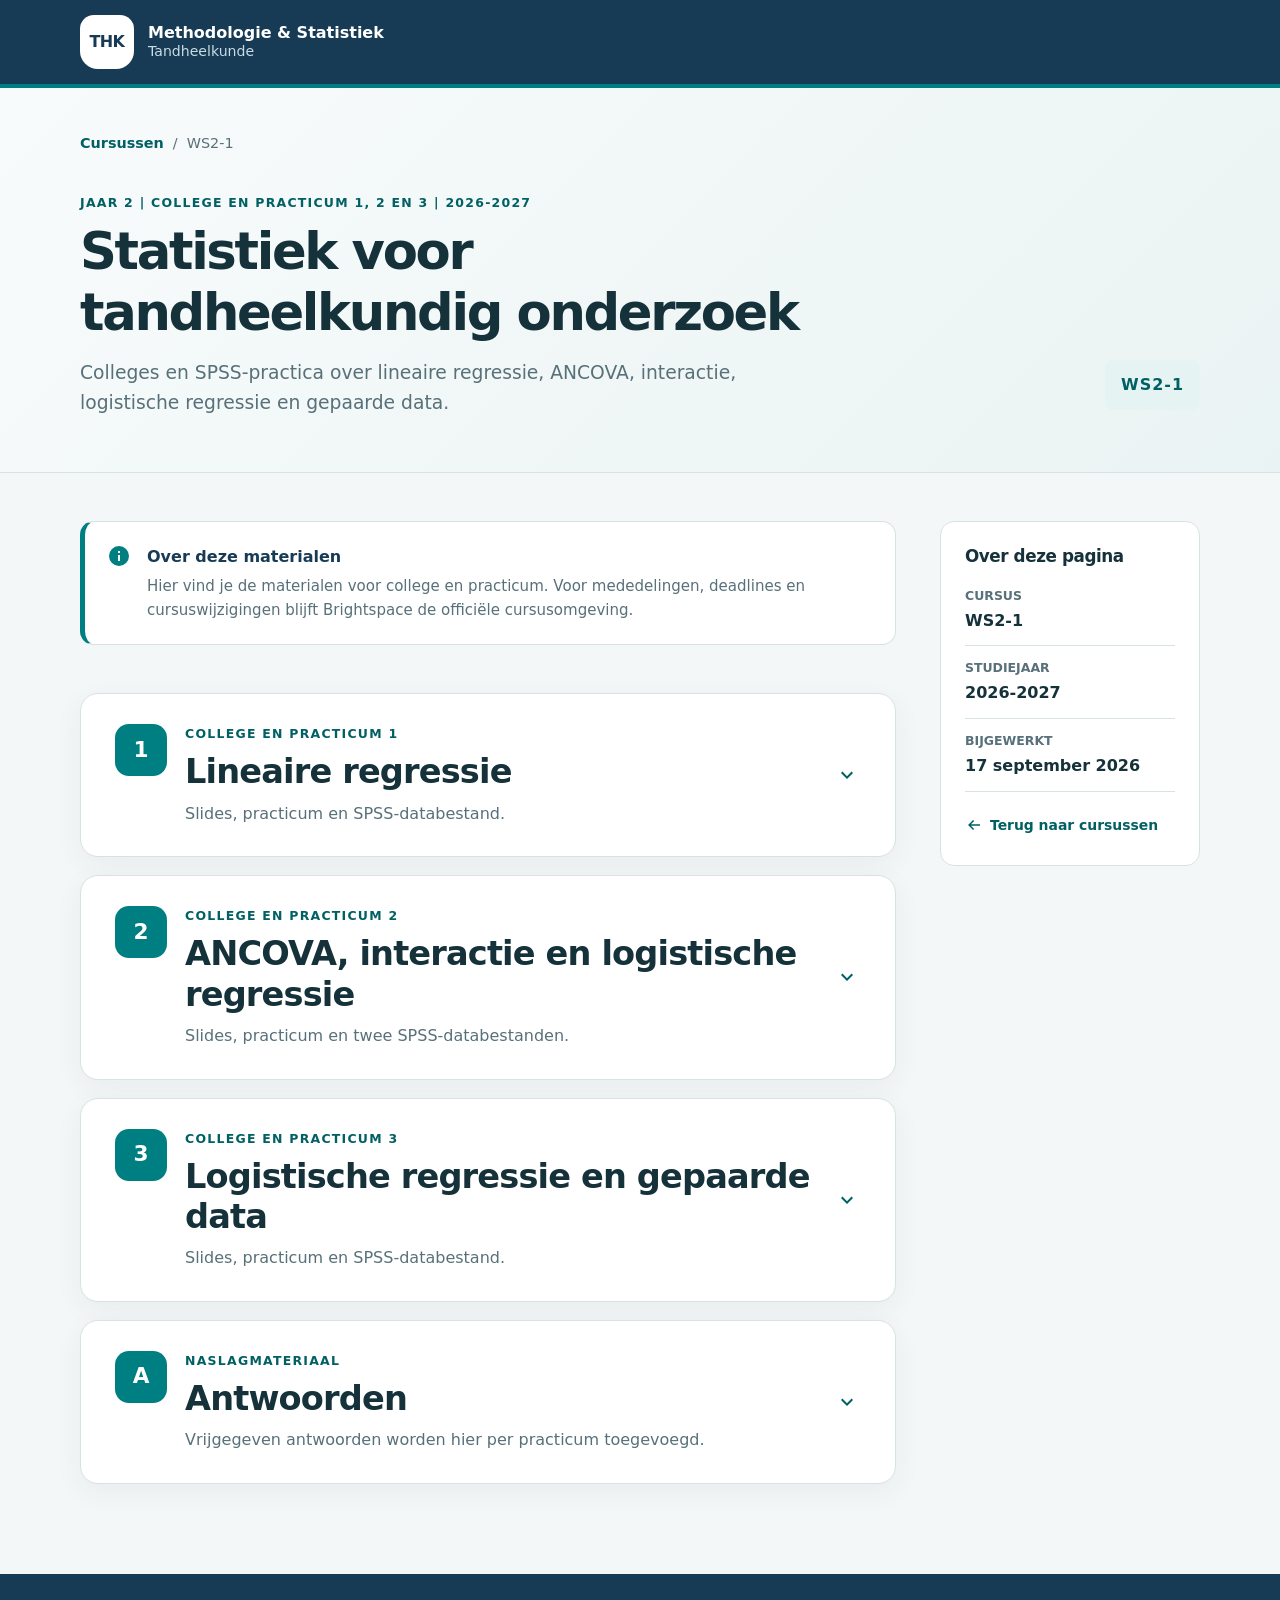
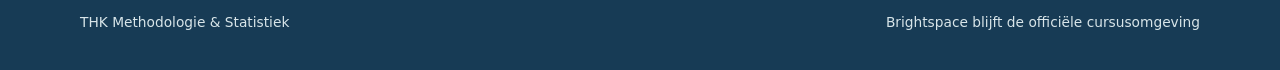
==== commit 587bf118: "Added materials WS1-2 week 3" ====
--- a/courses/ws2-1/index.html
+++ b/courses/ws2-1/index.html
@@ -32,9 +32,9 @@
         </nav>
         <div class="course-title-row">
           <div>
-            <p class="eyebrow">Jaar 2 | College en practicum 1 en 2 | 2026-2027</p>
+            <p class="eyebrow">Jaar 2 | College en practicum 1, 2 en 3 | 2026-2027</p>
             <h1>Statistiek voor tandheelkundig onderzoek</h1>
-            <p class="hero-text">Colleges en SPSS-practica over lineaire regressie, ANCOVA, interactie en logistische regressie.</p>
+            <p class="hero-text">Colleges en SPSS-practica over lineaire regressie, ANCOVA, interactie, logistische regressie en gepaarde data.</p>
           </div>
           <span class="course-code course-code-large">WS2-1</span>
         </div>
@@ -172,6 +172,64 @@
                 <span>SPSS-databestand | 6,1 kB</span>
               </div>
               <a class="download-button" href="files/endodontic_study.sav" download>
+                Download
+                <svg viewBox="0 0 24 24" aria-hidden="true"><path d="M11 4h2v8l3.5-3.5 1.4 1.4-5.9 5.9-5.9-5.9 1.4-1.4L11 12V4Zm-5 14h12v2H6v-2Z"/></svg>
+              </a>
+            </article>
+
+            </div>
+          </div>
+        </details>
+
+        <details class="session" aria-labelledby="college-3-heading">
+          <summary class="session-heading">
+            <span class="session-number" aria-hidden="true">3</span>
+            <span class="session-heading-copy">
+              <span class="eyebrow">College en practicum 3</span>
+              <span class="session-title" id="college-3-heading" role="heading" aria-level="2">Logistische regressie en gepaarde data</span>
+              <span class="session-description">Slides, practicum en SPSS-databestand.</span>
+            </span>
+            <span class="session-toggle" aria-hidden="true">
+              <svg viewBox="0 0 24 24"><path d="m7.4 8.6 4.6 4.6 4.6-4.6L18 10l-6 6-6-6 1.4-1.4Z"/></svg>
+            </span>
+          </summary>
+
+          <div class="session-content">
+            <div class="resource-list">
+            <article class="resource-card">
+              <div class="file-icon file-pdf" aria-hidden="true">PDF</div>
+              <div class="resource-copy">
+                <h3>Slides college 3</h3>
+                <p>Collegeslides in PDF-formaat.</p>
+                <span>PDF | 1,2 MB</span>
+              </div>
+              <a class="download-button" href="files/college-3-slides.pdf" download>
+                Download
+                <svg viewBox="0 0 24 24" aria-hidden="true"><path d="M11 4h2v8l3.5-3.5 1.4 1.4-5.9 5.9-5.9-5.9 1.4-1.4L11 12V4Zm-5 14h12v2H6v-2Z"/></svg>
+              </a>
+            </article>
+
+            <article class="resource-card">
+              <div class="file-icon file-docx" aria-hidden="true">DOCX</div>
+              <div class="resource-copy">
+                <h3>SPSS-practicum 3</h3>
+                <p>Werkdocument met de opdrachten.</p>
+                <span>Word-document | 41 kB</span>
+              </div>
+              <a class="download-button" href="files/practicum-3.docx" download>
+                Download
+                <svg viewBox="0 0 24 24" aria-hidden="true"><path d="M11 4h2v8l3.5-3.5 1.4 1.4-5.9 5.9-5.9-5.9 1.4-1.4L11 12V4Zm-5 14h12v2H6v-2Z"/></svg>
+              </a>
+            </article>
+
+            <article class="resource-card">
+              <div class="file-icon file-data" aria-hidden="true">SAV</div>
+              <div class="resource-copy">
+                <h3>Databestand: pocketdiepte_paired.sav</h3>
+                <p>Open dit bestand in IBM SPSS Statistics.</p>
+                <span>SPSS-databestand | 3,1 kB</span>
+              </div>
+              <a class="download-button" href="files/pocketdiepte_paired.sav" download>
                 Download
                 <svg viewBox="0 0 24 24" aria-hidden="true"><path d="M11 4h2v8l3.5-3.5 1.4 1.4-5.9 5.9-5.9-5.9 1.4-1.4L11 12V4Zm-5 14h12v2H6v-2Z"/></svg>
               </a>
@@ -207,6 +265,19 @@
                   <svg viewBox="0 0 24 24" aria-hidden="true"><path d="M11 4h2v8l3.5-3.5 1.4 1.4-5.9 5.9-5.9-5.9 1.4-1.4L11 12V4Zm-5 14h12v2H6v-2Z"/></svg>
                 </a>
               </article>
+
+              <article class="resource-card">
+                <div class="file-icon file-docx" aria-hidden="true">DOCX</div>
+                <div class="resource-copy">
+                  <h3>Antwoorden practicum 2</h3>
+                  <p>Uitwerkingen bij het practicum over ANCOVA, interactie en logistische regressie.</p>
+                  <span>Word-document | 250 kB</span>
+                </div>
+                <a class="download-button" href="files/practicum-2%20answers.docx" download>
+                  Download
+                  <svg viewBox="0 0 24 24" aria-hidden="true"><path d="M11 4h2v8l3.5-3.5 1.4 1.4-5.9 5.9-5.9-5.9 1.4-1.4L11 12V4Zm-5 14h12v2H6v-2Z"/></svg>
+                </a>
+              </article>
             </div>
           </div>
         </details>
@@ -225,7 +296,7 @@
           </div>
           <div>
             <dt>Bijgewerkt</dt>
-            <dd>4 september 2026</dd>
+            <dd>17 september 2026</dd>
           </div>
         </dl>
         <a class="back-link" href="../../index.html">
